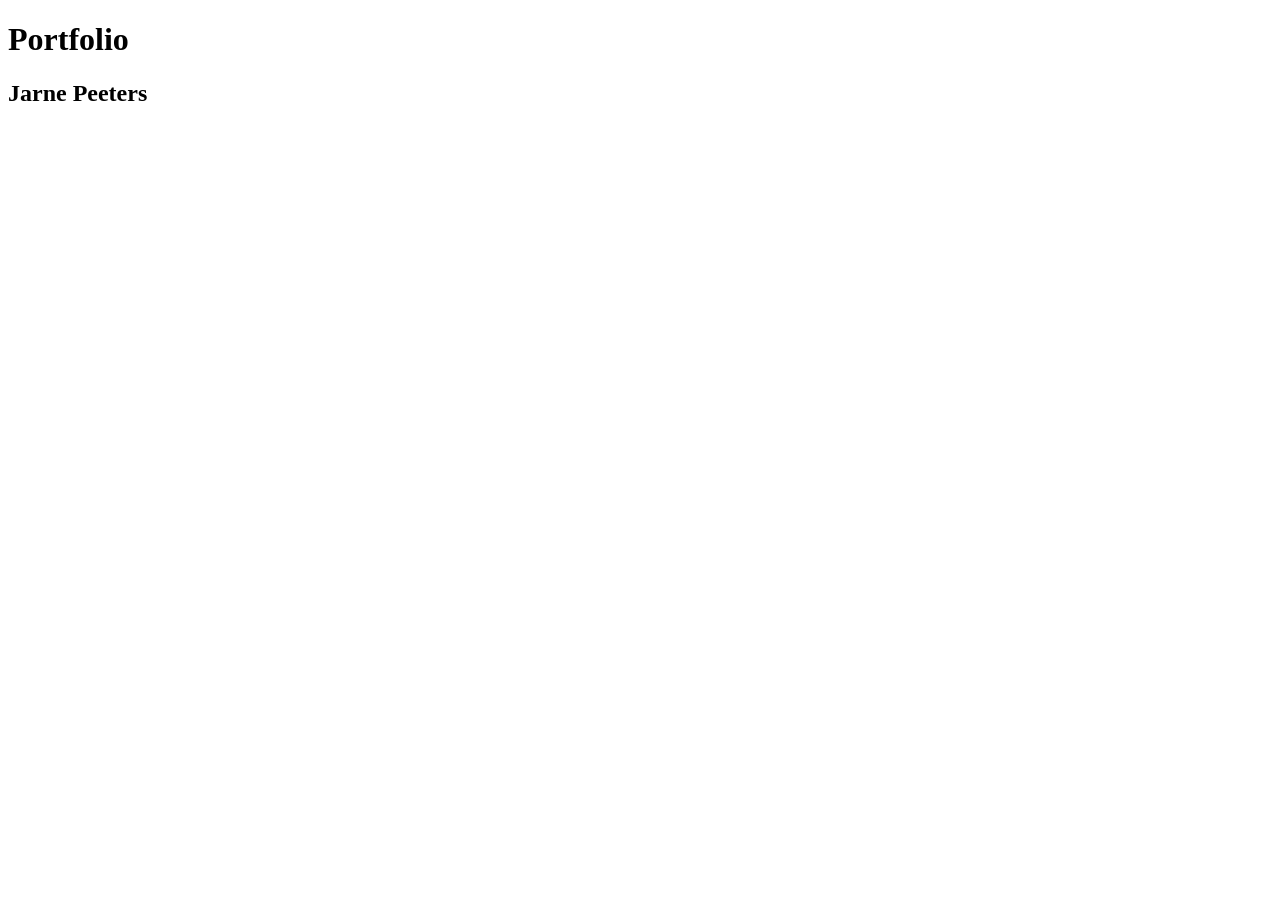
==== index.html @ da120ebe "eigen naam" ====
<!DOCTYPE html>

<html lang="nl">
  <head>
    <meta charset="UTF-8">
    <meta name="viewport" content="width=device-width, initial-scale=1.0">
    <title>Portfolio</title>
  </head>
  <body>
    <h1>Portfolio</h1>
    <h2>Jarne Peeters</h2>
  </body>
</html>
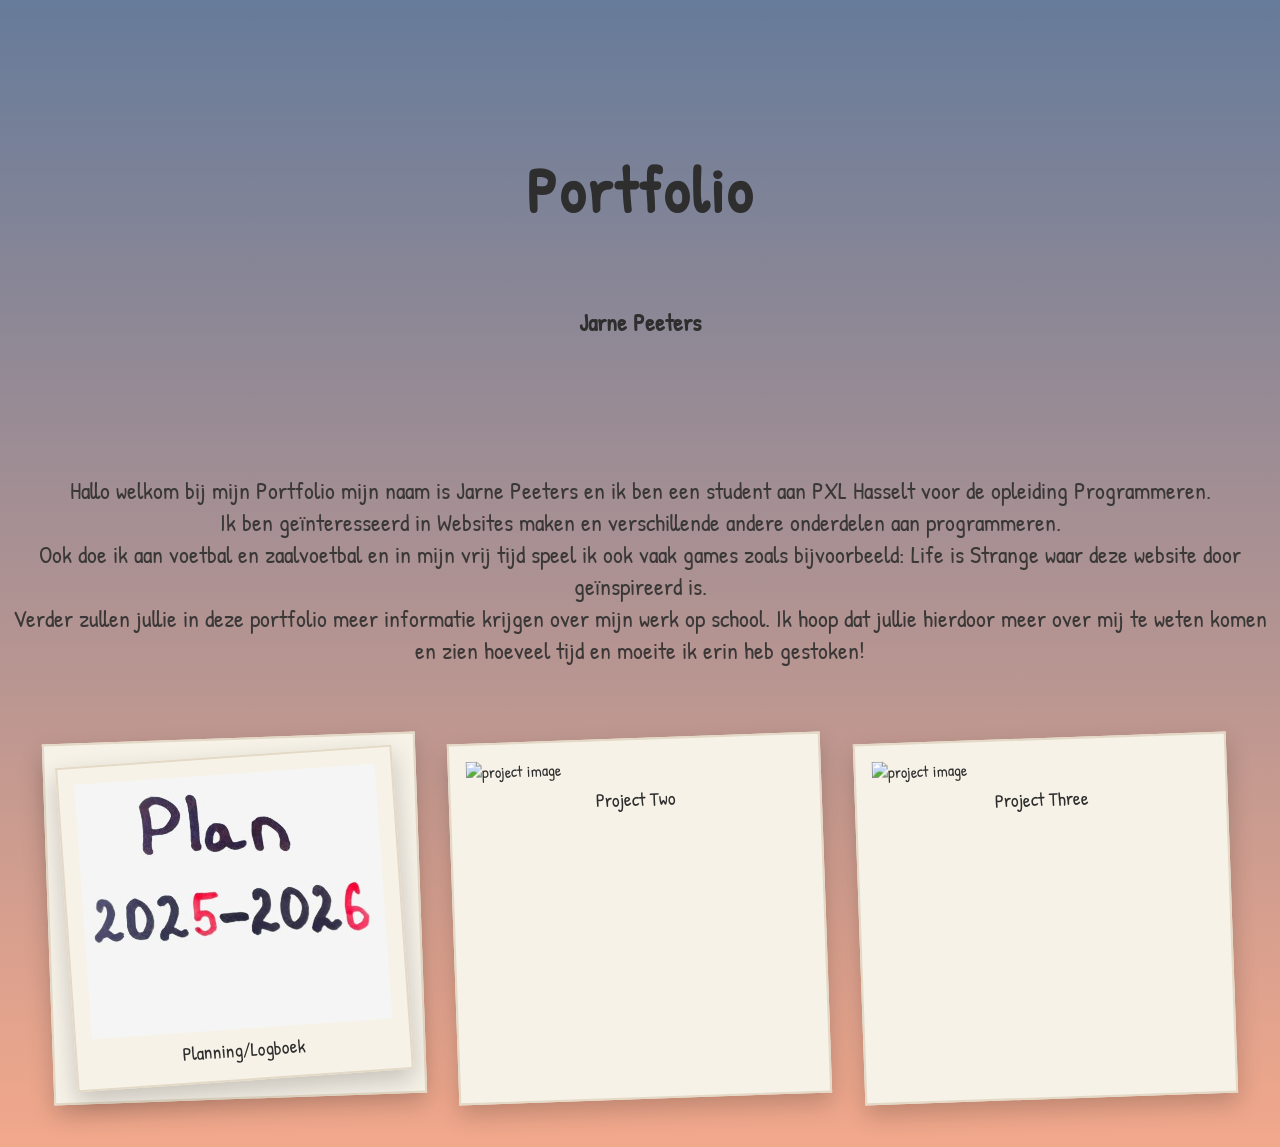
==== commit 59552dc0: "Nieuwe pagina + css" ====
--- a/index.html
+++ b/index.html
@@ -5,9 +5,38 @@
     <meta charset="UTF-8">
     <meta name="viewport" content="width=device-width, initial-scale=1.0">
     <title>Portfolio</title>
+      <link rel="preconnect" href="https://fonts.googleapis.com">
+      <link rel="preconnect" href="https://fonts.gstatic.com" crossorigin>
+      <link href="https://fonts.googleapis.com/css2?family=Patrick+Hand&display=swap" rel="stylesheet">
+      <link rel="stylesheet" href="index.css">
+
   </head>
   <body>
-    <h1>Portfolio</h1>
-    <h2>Jarne Peeters</h2>
+    <section class="hero">
+        <h1>Portfolio</h1>
+        <h2>Jarne Peeters</h2>
+    </section>
+
+    <section class="inleiding">
+        <p class="tagline">Hallo welkom bij mijn Portfolio mijn naam is Jarne Peeters en ik ben een student aan PXL Hasselt voor de opleiding Programmeren.<br> Ik ben geïnteresseerd in Websites maken en verschillende andere onderdelen aan programmeren.<br> Ook doe ik aan voetbal en zaalvoetbal en in mijn vrij tijd speel ik ook vaak games zoals bijvoorbeeld: Life is Strange waar deze website door geïnspireerd is.<br> Verder zullen jullie in deze portfolio meer informatie krijgen over mijn werk op school. Ik hoop dat jullie hierdoor meer over mij te weten komen en zien hoeveel tijd en moeite ik erin heb gestoken! </p>
+    </section>
+
+    <section class="polaroid-grid">
+        <a href="Logboek.html" class="polaroid">
+            <div class="polaroid">
+                <img src="images/Planning.JPG" alt="project image">
+                <div class="caption">Planning/Logboek</div>
+            </div>
+        </a>
+        <div class="polaroid">
+            <img src="https://via.placeholder.com/300x200" alt="project image">
+            <div class="caption">Project Two</div>
+        </div>
+
+        <div class="polaroid">
+            <img src="https://via.placeholder.com/300x200" alt="project image">
+            <div class="caption">Project Three</div>
+        </div>
+    </section>
   </body>
 </html> 
--- a/index.css
+++ b/index.css
@@ -0,0 +1,143 @@
+body {
+    margin: 0;
+    background: linear-gradient(180deg, #667b9a, #f2a88b);
+    font-family: "Patrick Hand", cursive;
+    color: #2e2e2e;
+}
+
+.hero {
+    min-height: 50vh;
+    display: flex;
+    flex-direction: column;
+    justify-content: center;
+    align-items: center;
+    text-align: center;
+}
+
+h1 {
+    font-size: 4rem;
+    letter-spacing: 2px;
+}
+
+.tagline {
+    font-size: 1.5rem;
+    opacity: 0.9;
+}
+
+.polaroid-grid {
+    display: grid;
+    grid-template-columns: repeat(auto-fit, minmax(250px, 1fr));
+    gap: 2rem;
+    padding: 3rem;
+}
+
+.polaroid {
+    background: #f7f2e8;
+    padding: 1rem;
+    border: 2px solid #e4d9c6;
+    box-shadow: 0 10px 25px rgba(0,0,0,0.2);
+    transform: rotate(-2deg);
+    transition: 0.2s;
+    display: block;
+    text-decoration: none;
+    color: inherit;
+}
+
+.polaroid:hover {
+    transform: rotate(0deg) scale(1.03);
+}
+
+.polaroid img {
+    width: 100%;
+    display: block;
+}
+
+.caption {
+    text-align: center;
+    margin-top: 0.5rem;
+    font-size: 1.2rem;
+}
+
+.inleiding {
+    display: flex;
+    flex-direction: column;
+    justify-content: center;
+    align-items: center;
+    text-align: center;
+}
+
+table {
+    width: 95%;
+    margin: 0 auto 40px auto;
+    border-collapse: collapse;
+    background: #fff8f0;
+    box-shadow: 0 10px 20px rgba(0,0,0,0.1);
+    border-radius: 12px;
+    overflow: hidden;
+    font-size: 1rem;
+}
+
+
+thead th {
+    background: #6c89a5;
+    color: #fff;
+    padding: 12px 10px;
+    text-align: left;
+    font-size: 1.1rem;
+}
+
+
+td {
+    padding: 10px;
+    vertical-align: top;
+    border-bottom: 1px solid #e0d6c6;
+}
+
+
+td ul {
+    margin: 0;
+    padding-left: 20px;
+}
+
+tbody tr:nth-child(even) {
+    background: #fdf6f0;
+}
+
+
+td em {
+    font-style: italic;
+    color: #a75c5c;
+}
+
+
+tbody tr:hover {
+    background: #fff0e6;
+    transition: background 0.2s ease;
+}
+
+
+.schedule-table td, .evaluation-table td {
+    position: relative;
+}
+
+.schedule-table td::before, .evaluation-table td::before {
+    content: '';
+    position: absolute;
+    top: 0;
+    left: 0;
+    width: 100%;
+    height: 100%;
+    box-shadow: inset 0 0 8px rgba(0,0,0,0.05);
+    border-radius: 6px;
+    pointer-events: none;
+}
+
+@media (max-width: 900px) {
+    table {
+        font-size: 0.9rem;
+    }
+
+    thead th {
+        font-size: 1rem;
+    }
+}
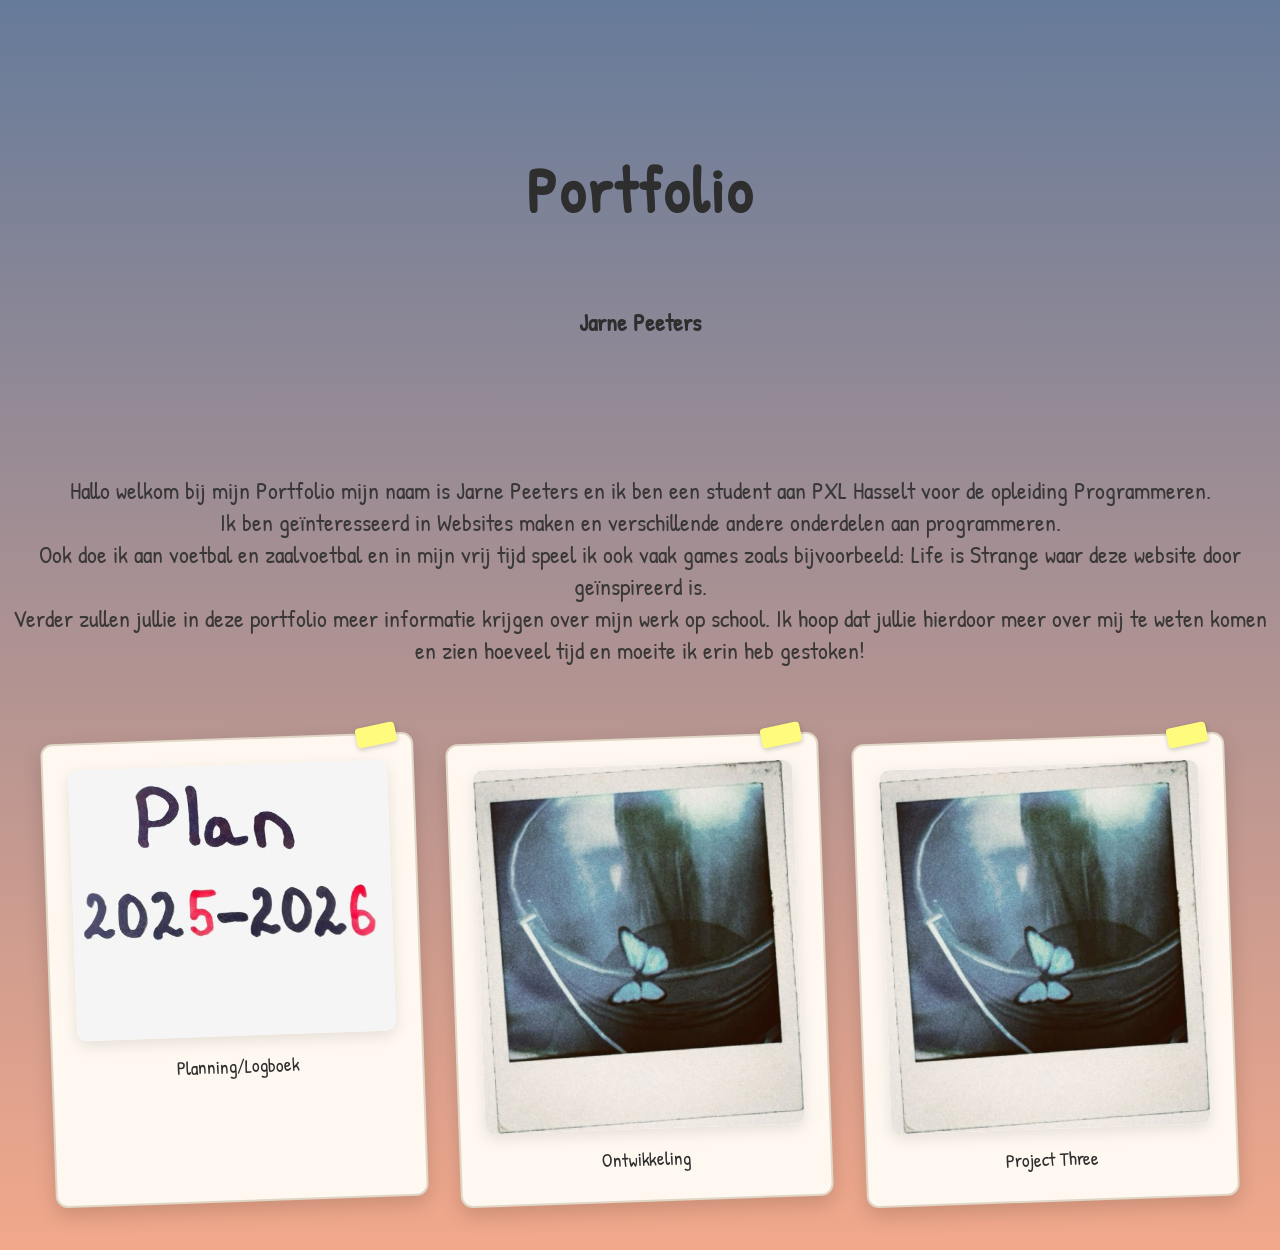
==== commit 4309edac: "Ontwikkelen pagina + foto's" ====
--- a/index.html
+++ b/index.html
@@ -23,20 +23,25 @@
 
     <section class="polaroid-grid">
         <a href="Logboek.html" class="polaroid">
-            <div class="polaroid">
+            <div>
                 <img src="images/Planning.JPG" alt="project image">
                 <div class="caption">Planning/Logboek</div>
             </div>
         </a>
-        <div class="polaroid">
-            <img src="https://via.placeholder.com/300x200" alt="project image">
-            <div class="caption">Project Two</div>
-        </div>
 
-        <div class="polaroid">
-            <img src="https://via.placeholder.com/300x200" alt="project image">
-            <div class="caption">Project Three</div>
-        </div>
+        <a href="Ontwikkeling.html" class="polaroid">
+            <div>
+                <img src="images/butterfly_effect.jpg" alt="project image">
+                <div class="caption">Ontwikkeling</div>
+            </div>
+        </a>
+
+        <a href="Ontwikkeling.html" class="polaroid">
+            <div>
+                <img src="images/butterfly_effect.jpg" alt="project image">
+                <div class="caption">Project Three</div>
+            </div>
+        </a>
     </section>
   </body>
 </html> 
--- a/index.css
+++ b/index.css
@@ -140,4 +140,134 @@
     thead th {
         font-size: 1rem;
     }
+}
+
+.rewind-button-lis {
+    position: fixed;
+    bottom: 40px;
+    right: 40px;
+    width: 70px;
+    height: 70px;
+    background: rgba(255, 248, 240, 0.85);
+    border: 3px dashed #6c89a5;
+    border-radius: 50%;
+    box-shadow: 0 6px 15px rgba(0,0,0,0.25);
+    display: flex;
+    align-items: center;
+    justify-content: center;
+    text-decoration: none;
+    cursor: pointer;
+    transition: transform 0.3s ease, box-shadow 0.3s ease, background 0.3s ease;
+    z-index: 1000;
+    font-family: 'Patrick Hand', cursive;
+}
+
+.rewind-button-lis .arrow {
+    font-size: 2.5rem;
+    color: #6c89a5;
+    display: block;
+    transform: rotate(0deg);
+    transition: transform 0.3s ease;
+}
+
+.rewind-button-lis:hover {
+    transform: rotate(-10deg) scale(1.15);
+    box-shadow: 0 8px 20px rgba(0,0,0,0.35);
+    background: rgba(255, 248, 240, 1);
+}
+
+.rewind-button-lis:hover .arrow {
+    transform: rotate(-360deg);
+}
+
+.journal-entry {
+    display: flex;
+    justify-content: center;
+    margin: 40px 20px;
+}
+
+.polaroid {
+    background: #fff8f0;
+    border: 2px solid #e0d6c6;
+    padding: 25px;
+    max-width: 700px;
+    box-shadow: 0 8px 20px rgba(0,0,0,0.15);
+    border-radius: 12px;
+    font-family: 'Patrick Hand', cursive;
+    line-height: 1.6;
+    position: relative;
+}
+
+.polaroid img {
+    width: 100%;
+    border-radius: 10px;
+    margin-bottom: 15px;
+    box-shadow: 0 5px 15px rgba(0,0,0,0.1);
+}
+
+
+.polaroid p {
+    margin-bottom: 15px;
+    font-size: 1.1rem;
+    color: #333;
+}
+
+.polaroid::after {
+    content: "";
+    position: absolute;
+    top: -10px;
+    right: 15px;
+    width: 40px;
+    height: 20px;
+    background: #fffb7d;
+    transform: rotate(-10deg);
+    box-shadow: 0 2px 5px rgba(0,0,0,0.2);
+    border-radius: 4px;
+}
+
+.role-reflectie {
+    max-width: 800px;
+    margin: 40px auto;
+    padding: 0 20px;
+}
+
+.role-reflectie h2 {
+    font-family: 'Patrick Hand', cursive;
+    font-size: 2rem;
+    text-align: center;
+    margin-bottom: 30px;
+    color: #000000;
+}
+
+.reflectie-card {
+    background: #fff8f0;
+    border: 2px solid #e0d6c6;
+    border-radius: 12px;
+    box-shadow: 0 6px 18px rgba(0,0,0,0.15);
+    padding: 20px;
+    margin-bottom: 20px;
+    font-family: 'Patrick Hand', cursive;
+    line-height: 1.6;
+    transition: transform 0.3s ease;
+}
+
+.reflectie-card:hover {
+    transform: rotate(-1deg) scale(1.02);
+}
+
+.reflectie-card .question {
+    font-weight: bold;
+    margin-bottom: 10px;
+    color: #4a5a75;
+}
+
+.reflectie-card textarea {
+    width: 100%;
+    min-height: 80px;
+    padding: 10px;
+    border-radius: 8px;
+    border: 1px solid #ccc;
+    font-family: 'Patrick Hand', cursive;
+    font-size: 1rem;
+    resize: vertical;
 }
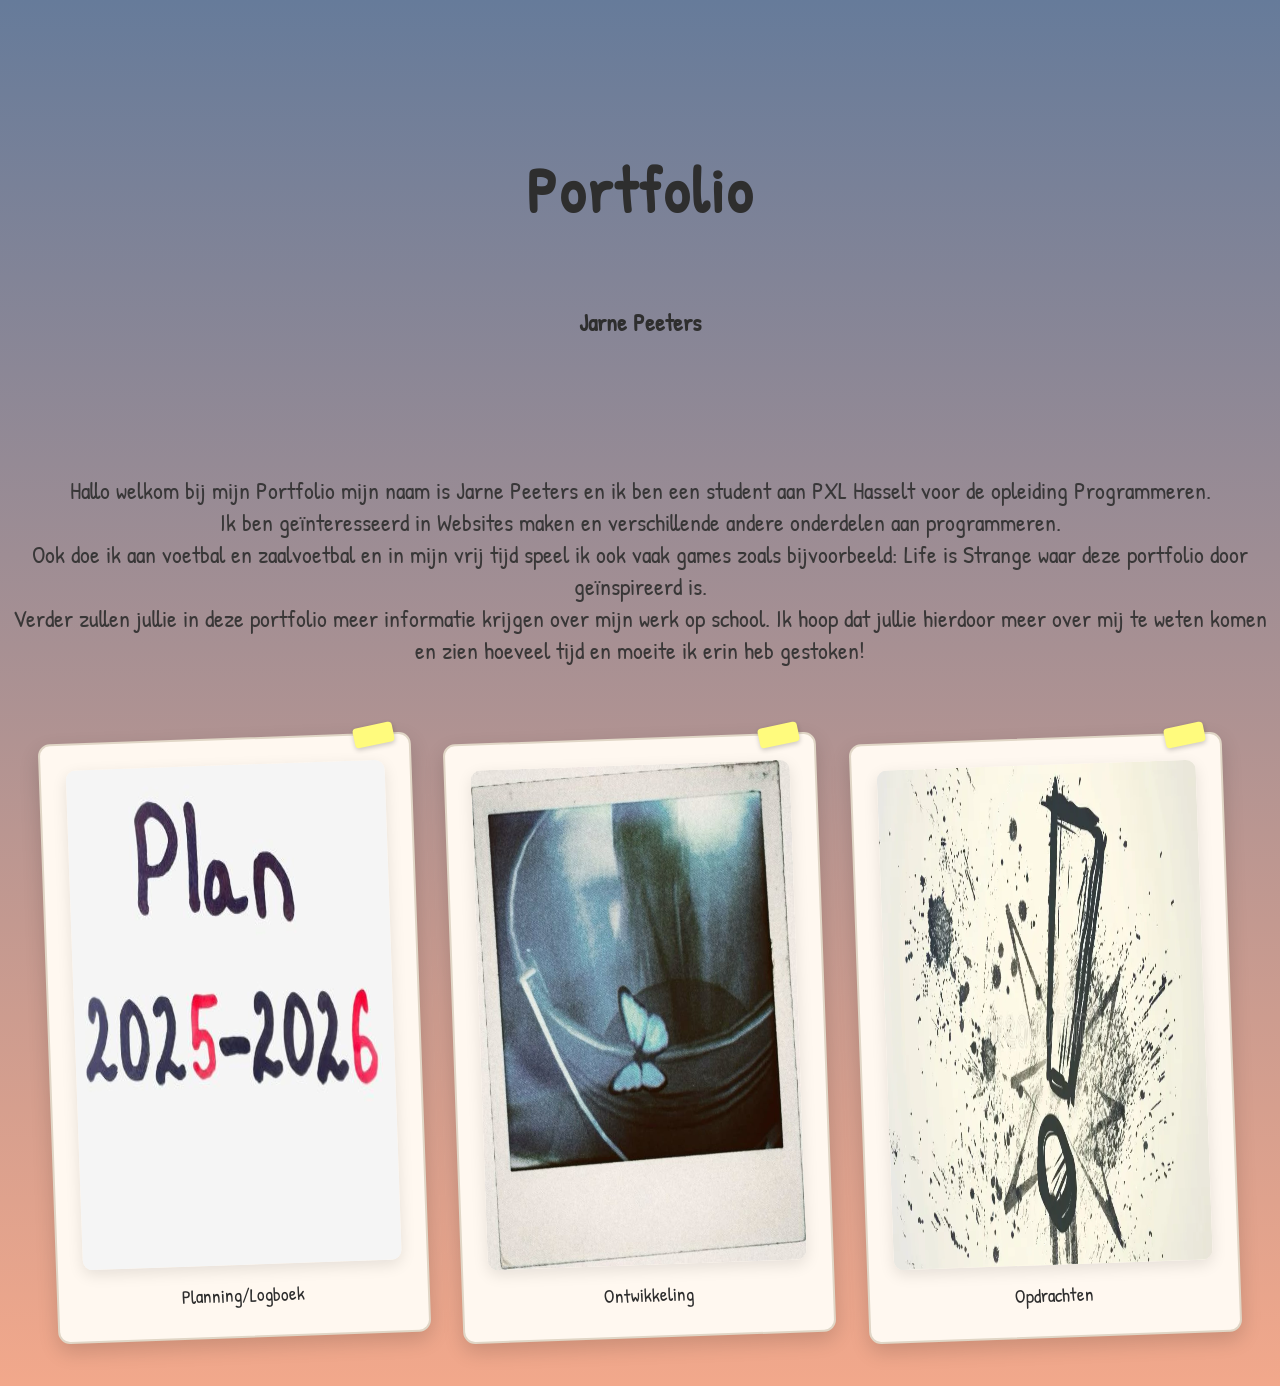
==== commit c64560e8: "Volledige opdracht" ====
--- a/index.html
+++ b/index.html
@@ -18,28 +18,31 @@
     </section>
 
     <section class="inleiding">
-        <p class="tagline">Hallo welkom bij mijn Portfolio mijn naam is Jarne Peeters en ik ben een student aan PXL Hasselt voor de opleiding Programmeren.<br> Ik ben geïnteresseerd in Websites maken en verschillende andere onderdelen aan programmeren.<br> Ook doe ik aan voetbal en zaalvoetbal en in mijn vrij tijd speel ik ook vaak games zoals bijvoorbeeld: Life is Strange waar deze website door geïnspireerd is.<br> Verder zullen jullie in deze portfolio meer informatie krijgen over mijn werk op school. Ik hoop dat jullie hierdoor meer over mij te weten komen en zien hoeveel tijd en moeite ik erin heb gestoken! </p>
+        <p class="tagline">Hallo welkom bij mijn Portfolio mijn naam is Jarne Peeters en ik ben een student aan PXL Hasselt voor de opleiding Programmeren.
+            <br> Ik ben geïnteresseerd in Websites maken en verschillende andere onderdelen aan programmeren.
+            <br> Ook doe ik aan voetbal en zaalvoetbal en in mijn vrij tijd speel ik ook vaak games zoals bijvoorbeeld: Life is Strange waar deze portfolio door geïnspireerd is.
+            <br> Verder zullen jullie in deze portfolio meer informatie krijgen over mijn werk op school. Ik hoop dat jullie hierdoor meer over mij te weten komen en zien hoeveel tijd en moeite ik erin heb gestoken! </p>
     </section>
 
     <section class="polaroid-grid">
         <a href="Logboek.html" class="polaroid">
             <div>
-                <img src="images/Planning.JPG" alt="project image">
+                <img src="images/Planning.JPG" alt="project image" height="500" width="300">
                 <div class="caption">Planning/Logboek</div>
             </div>
         </a>
 
         <a href="Ontwikkeling.html" class="polaroid">
             <div>
-                <img src="images/butterfly_effect.jpg" alt="project image">
+                <img src="images/butterfly_effect.jpg" alt="project image" height="500" width="300">
                 <div class="caption">Ontwikkeling</div>
             </div>
         </a>
 
-        <a href="Ontwikkeling.html" class="polaroid">
+        <a href="Opdrachten.html" class="polaroid">
             <div>
-                <img src="images/butterfly_effect.jpg" alt="project image">
-                <div class="caption">Project Three</div>
+                <img src="images/quest.jpg" alt="project image" height="500" width="300">
+                <div class="caption">Opdrachten</div>
             </div>
         </a>
     </section>
--- a/index.css
+++ b/index.css
@@ -270,4 +270,72 @@
     font-family: 'Patrick Hand', cursive;
     font-size: 1rem;
     resize: vertical;
-}+}
+
+.lis-timeline {
+    max-width: 900px;
+    margin: 40px auto;
+    font-family: "Patrick Hand", cursive, Arial, sans-serif;
+}
+
+.lis-timeline h1 {
+    text-align: center;
+    margin-bottom: 30px;
+    font-size: 32px;
+    letter-spacing: 1px;
+}
+
+.timeline {
+    position: relative;
+    margin-left: 20px;
+    padding-left: 40px;
+}
+
+.timeline::before {
+    content: "";
+    position: absolute;
+    left: 20px;
+    top: 0;
+    bottom: 0;
+    width: 3px;
+    background: #7aa3c7;
+    box-shadow: 0 0 6px rgba(0,0,0,0.25);
+    border-radius: 2px;
+}
+
+.timeline-item {
+    margin-bottom: 30px;
+    position: relative;
+}
+
+.timeline-dot {
+    width: 18px;
+    height: 18px;
+    background: #e37b7b;
+    border-radius: 50%;
+    border: 2px solid white;
+    position: absolute;
+    left: -1px;
+    top: 5px;
+    box-shadow: 0 0 6px rgba(0,0,0,0.25);
+}
+
+.timeline-content {
+    background: #fffdf7;
+    border: 1px solid #e5dcc8;
+    padding: 15px 18px;
+    margin-left: 30px;
+    border-radius: 10px;
+    box-shadow: 2px 3px 7px rgba(0,0,0,0.25);
+    transform: rotate(-1deg);
+}
+
+.timeline-content h2 {
+    margin-top: 0;
+    font-size: 20px;
+}
+
+.timeline-content:hover {
+    transform: rotate(0deg) scale(1.01);
+    transition: 0.2s ease;
+}
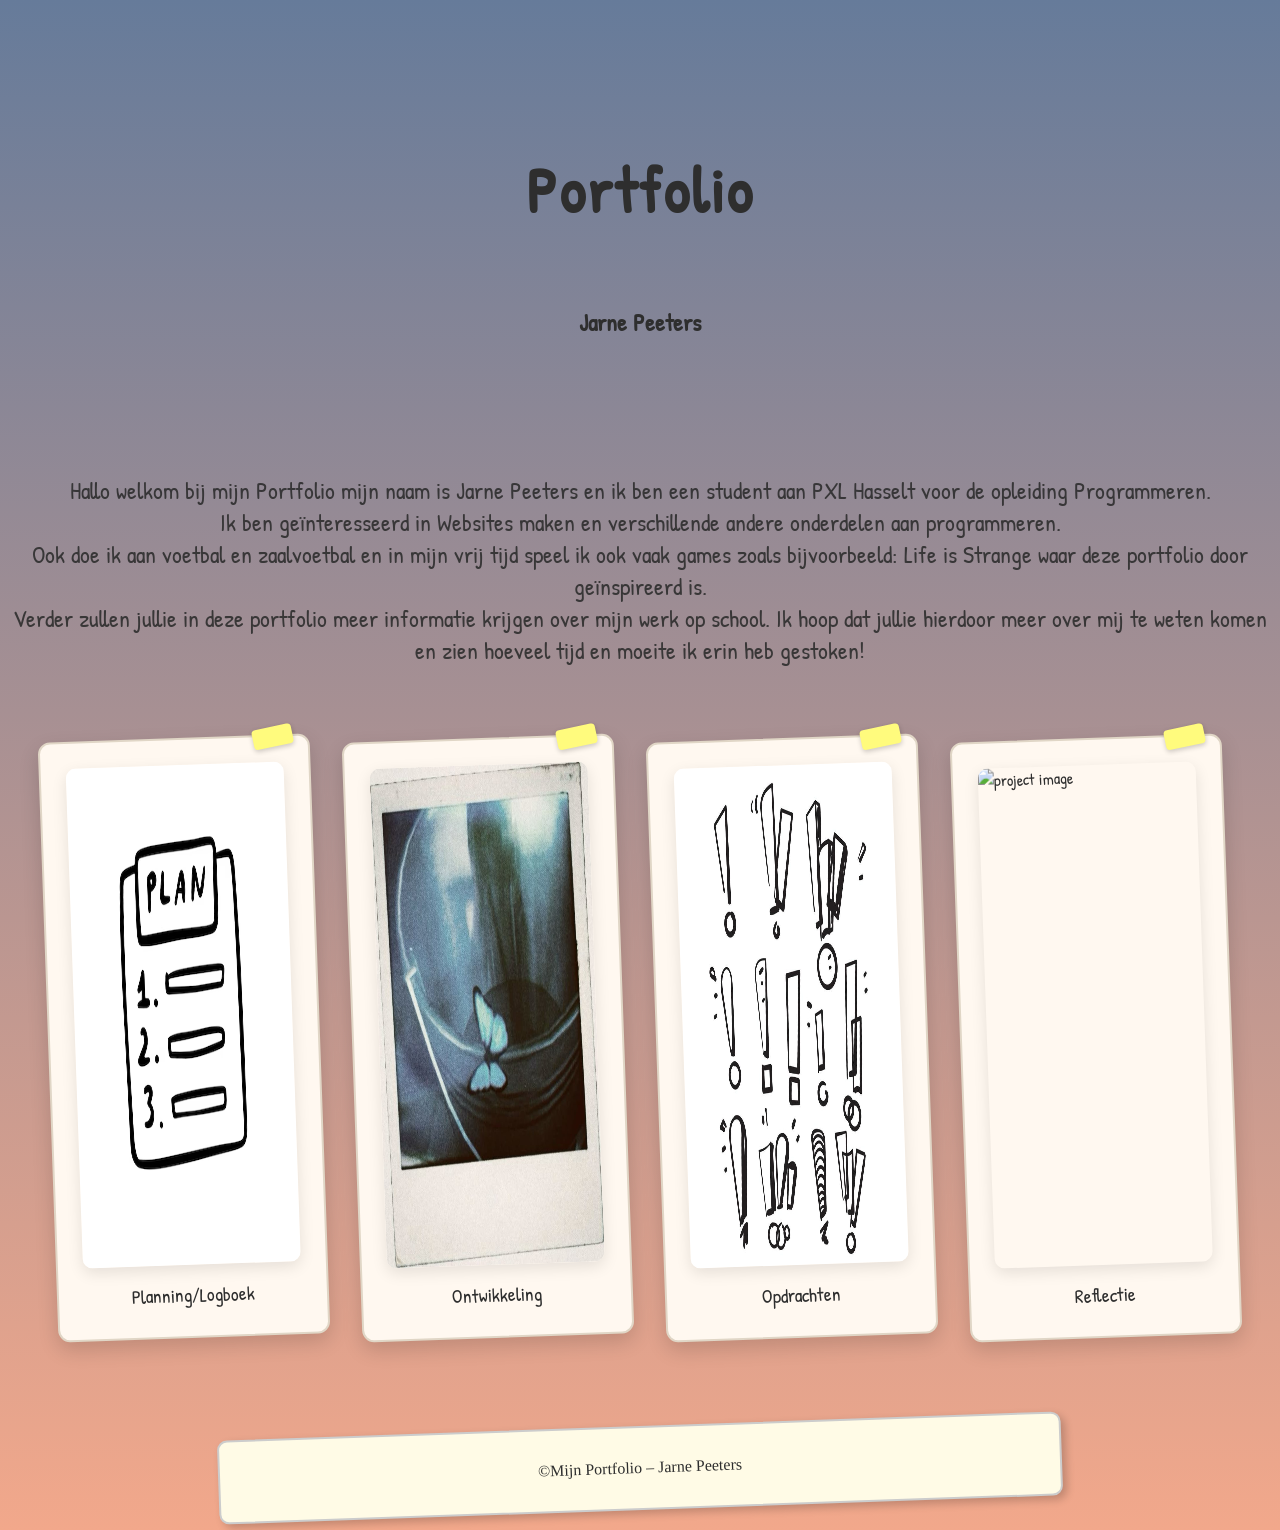
==== commit 4b9eccc5: "Volledige opdracht update" ====
--- a/index.html
+++ b/index.html
@@ -45,6 +45,19 @@
                 <div class="caption">Opdrachten</div>
             </div>
         </a>
+
+        <a href="Reflectie.html" class="polaroid">
+            <div>
+                <img src="images/reflectie.jpg" alt="project image" height="500" width="300">
+                <div class="caption">Reflectie</div>
+            </div>
+        </a>
+
     </section>
+
+    <footer class="lis-footer">
+        <p>©Mijn Portfolio – Jarne Peeters</p>
+    </footer>
+
   </body>
 </html> 
--- a/index.css
+++ b/index.css
@@ -275,7 +275,7 @@
 .lis-timeline {
     max-width: 900px;
     margin: 40px auto;
-    font-family: "Patrick Hand", cursive, Arial, sans-serif;
+    font-family: "Patrick Hand", cursive;
 }
 
 .lis-timeline h1 {
@@ -339,3 +339,260 @@
     transform: rotate(0deg) scale(1.01);
     transition: 0.2s ease;
 }
+
+.aim-reflection {
+    max-width: 900px;
+    margin: 40px auto;
+    font-family: "Patrick Hand", cursive;
+    line-height: 1.6;
+}
+
+.aim-title {
+    text-align: center;
+    font-size: 34px;
+    margin-bottom: 25px;
+    letter-spacing: 1px;
+}
+
+.aim-block {
+    position: relative;
+    background: #fffdf6;
+    border: 1px solid #e8dcc6;
+    padding: 18px 20px 18px 60px;
+    margin-bottom: 25px;
+    border-radius: 14px;
+    box-shadow: 2px 3px 7px rgba(0,0,0,0.25);
+    transform: rotate(-0.7deg);
+}
+
+.aim-block:hover {
+    transform: rotate(0deg) scale(1.01);
+    transition: 0.2s ease;
+}
+
+.aim-block h2 {
+    margin-top: 0;
+    margin-bottom: 8px;
+}
+
+.doodle {
+    position: absolute;
+    left: 15px;
+    top: 12px;
+    font-size: 26px;
+    opacity: 0.85;
+    transform: rotate(-10deg);
+    pointer-events: none;
+}
+
+.doodle-heart {
+    color: #e37b7b;
+}
+
+.doodle-star {
+    color: #f4c158;
+}
+
+.doodle-lightbulb {
+    color: #ffd966;
+}
+
+.doodle-cloud {
+    color: #9eb6d8;
+}
+
+.doodle-rewind {
+    color: #7aa3c7;
+}
+
+.aim-text[contenteditable="true"] {
+    outline: none;
+    min-height: 100px;
+}
+
+.aim-text[contenteditable="true"]:focus {
+    background: #fffbe8;
+}
+
+.kernkwadrant {
+    max-width: 900px;
+    margin: 40px auto;
+    padding: 10px;
+}
+
+.kernkwadrant h2 {
+    font-family: "Permanent Marker", "Patrick Hand", cursive;
+    font-size: 2rem;
+    margin-bottom: 20px;
+    transform: rotate(-1deg);
+}
+
+.kwadrant-grid {
+    display: grid;
+    grid-template-columns: 1fr 1fr;
+    gap: 20px 30px;
+}
+
+.kwadrant-box {
+    border: 2px solid #2b2b2b;
+    padding: 15px 18px;
+    background: #fffdf7;
+    box-shadow: 0 6px 14px rgba(0, 0, 0, 0.15);
+    transform: rotate(-0.6deg);
+    position: relative;
+}
+
+.kwadrant-box .label {
+    font-weight: bold;
+    font-family: "Permanent Marker", "Patrick Hand", cursive;
+    display: block;
+    margin-bottom: 6px;
+}
+
+.kwadrant-box p {
+    margin: 0;
+    font-family: "Kalam", "Patrick Hand", cursive;
+    font-size: 0.95rem;
+    line-height: 1.4;
+}
+
+.kwadrant-box::after {
+    content: "";
+    width: 28px;
+    height: 12px;
+    background: rgba(255, 235, 140, 0.9);
+    position: absolute;
+    top: -8px;
+    left: 50%;
+    transform: translateX(-50%) rotate(-3deg);
+}
+
+.kwadrant-reflectie {
+    background: #fffdf7;
+    padding: 18px 20px;
+    margin-top: 20px;
+    border-left: 4px solid #6aa5ff;
+    box-shadow: 0 8px 18px rgba(0,0,0,0.12);
+    transform: rotate(-0.4deg);
+}
+
+.kwadrant-reflectie h3 {
+    font-family: "Permanent Marker", "Patrick Hand", cursive;
+    margin-bottom: 10px;
+}
+
+.kwadrant-reflectie p {
+    font-family: "Kalam", "Patrick Hand", cursive;
+    line-height: 1.5;
+    margin-bottom: 8px;
+}
+
+.xfactor-diagram {
+    position: relative;
+    width: 600px;
+    height: 600px;
+    margin: 50px auto;
+    background: #fff8f0;
+    border: 3px solid #f2e0c8;
+    border-radius: 15px;
+    box-shadow: 5px 5px 15px rgba(0,0,0,0.2);
+}
+
+.circle-center {
+    position: absolute;
+    top: 50%;
+    left: 50%;
+    width: 120px;
+    height: 120px;
+    transform: translate(-50%, -50%);
+    border: 3px dotted #333;
+    border-radius: 50%;
+    background: #fffbe6;
+    display: flex;
+    align-items: center;
+    justify-content: center;
+    font-family: 'Permanent Marker', cursive;
+    font-size: 1.2em;
+    text-align: center;
+    box-shadow: 2px 2px 5px rgba(0,0,0,0.2);
+    z-index: 2;
+}
+
+.note {
+    position: absolute;
+    width: 160px;
+    min-height: 150px;
+    background: #fffdf0;
+    border: 2px solid #ccc;
+    padding: 10px;
+    font-family: 'Permanent Marker', cursive;
+    font-size: 0.85em;
+    color: #333;
+    box-shadow: 3px 3px 5px rgba(0,0,0,0.2);
+    text-align: left;
+    z-index: 2;
+}
+
+.note::after {
+    content: "";
+    width: 28px;
+    height: 12px;
+    background: rgba(255, 235, 140, 0.9);
+    position: absolute;
+    top: -8px;
+    left: 50%;
+    transform: translateX(-50%) rotate(-3deg);
+}
+
+.note-top-left {
+    top: 50px;
+    left: 50px;
+    transform: rotate(-7deg);
+}
+
+.note-top-right {
+    top: 50px;
+    right: 50px;
+    transform: rotate(5deg);
+}
+
+.note-bottom-left {
+    bottom: 50px;
+    left: 50px;
+    transform: rotate(4deg);
+}
+
+.note-bottom-right {
+    bottom: 50px;
+    right: 50px;
+    transform: rotate(-5deg);
+}
+
+.lines {
+    position: absolute;
+    top: 0;
+    left: 0;
+    z-index: 1;
+}
+
+.lis-footer {
+    position: relative;
+    width: 90%;
+    max-width: 800px;
+    margin: 40px auto 20px auto;
+    padding: 15px 20px;
+    background: #fffbe6;
+    border: 2px solid #ccc;
+    border-radius: 10px;
+    box-shadow: 4px 4px 8px rgba(0,0,0,0.2);
+    font-family: 'Permanent Marker', cursive;
+    font-size: 1em;
+    text-align: center;
+    transform: rotate(-2deg);
+}
+
+.lis-footer:hover {
+    transform: rotate(1deg);
+    box-shadow: 2px 2px 10px rgba(0,0,0,0.3);
+}
+
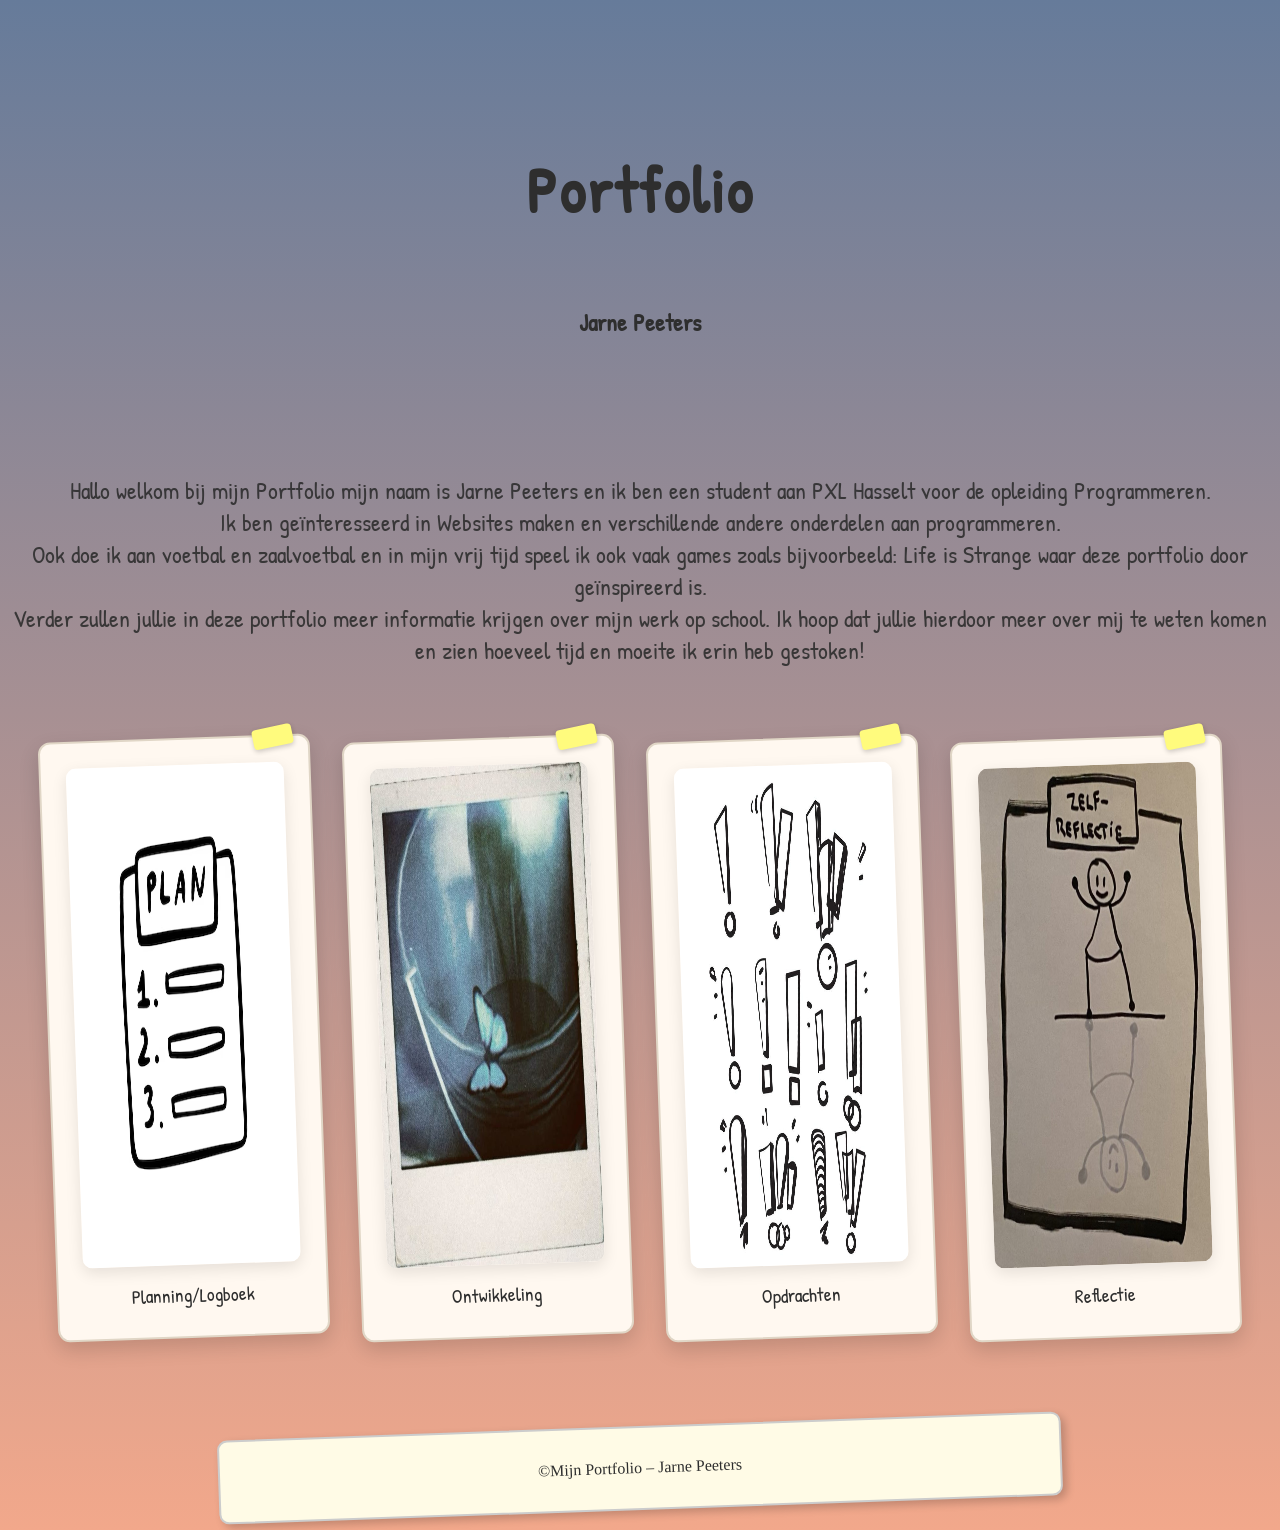
==== commit f133c678: "foto fix" ====
--- a/index.html
+++ b/index.html
@@ -48,7 +48,7 @@
 
         <a href="Reflectie.html" class="polaroid">
             <div>
-                <img src="images/reflectie.jpg" alt="project image" height="500" width="300">
+                <img src="images/Reflectie.jpg" alt="project image" height="500" width="300">
                 <div class="caption">Reflectie</div>
             </div>
         </a>
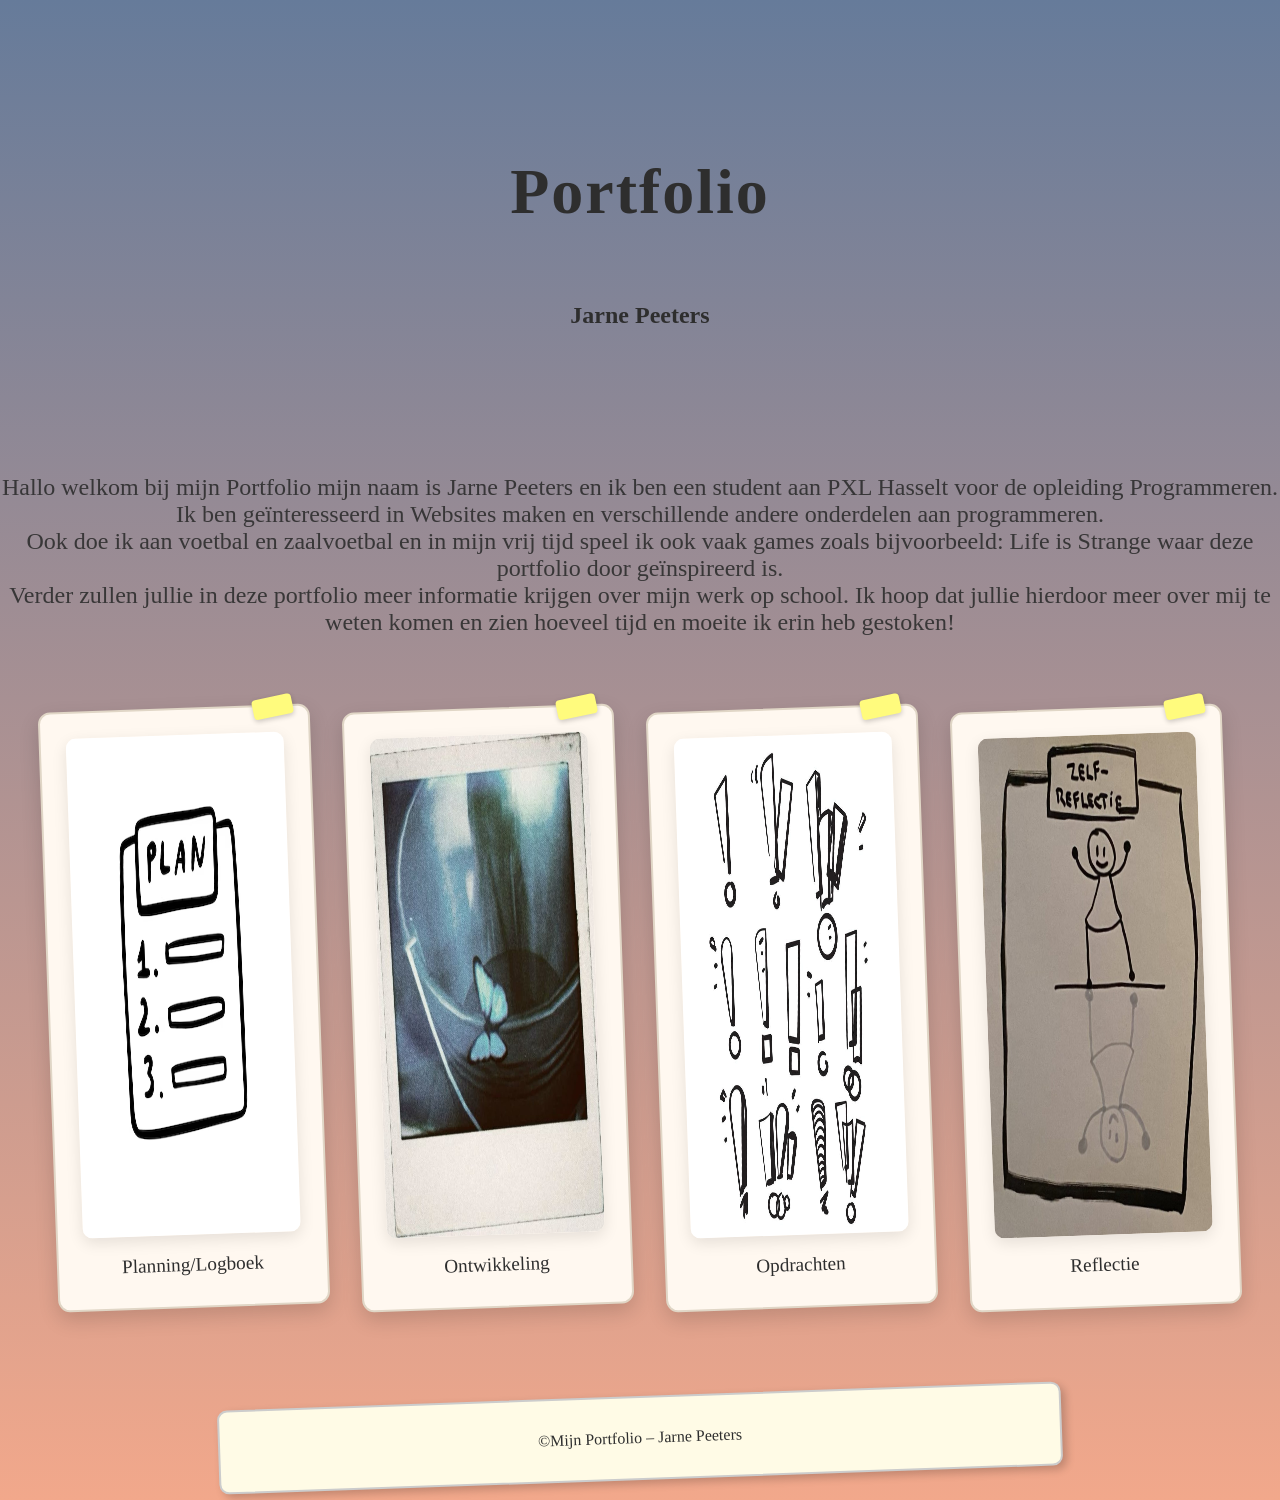
==== commit b3bacec6: "tab icon toegevoegd" ====
--- a/index.html
+++ b/index.html
@@ -5,9 +5,7 @@
     <meta charset="UTF-8">
     <meta name="viewport" content="width=device-width, initial-scale=1.0">
     <title>Portfolio</title>
-      <link rel="preconnect" href="https://fonts.googleapis.com">
-      <link rel="preconnect" href="https://fonts.gstatic.com" crossorigin>
-      <link href="https://fonts.googleapis.com/css2?family=Patrick+Hand&display=swap" rel="stylesheet">
+      <link rel="icon" type="image/png" href="images/polaroid.png">
       <link rel="stylesheet" href="index.css">
 
   </head>
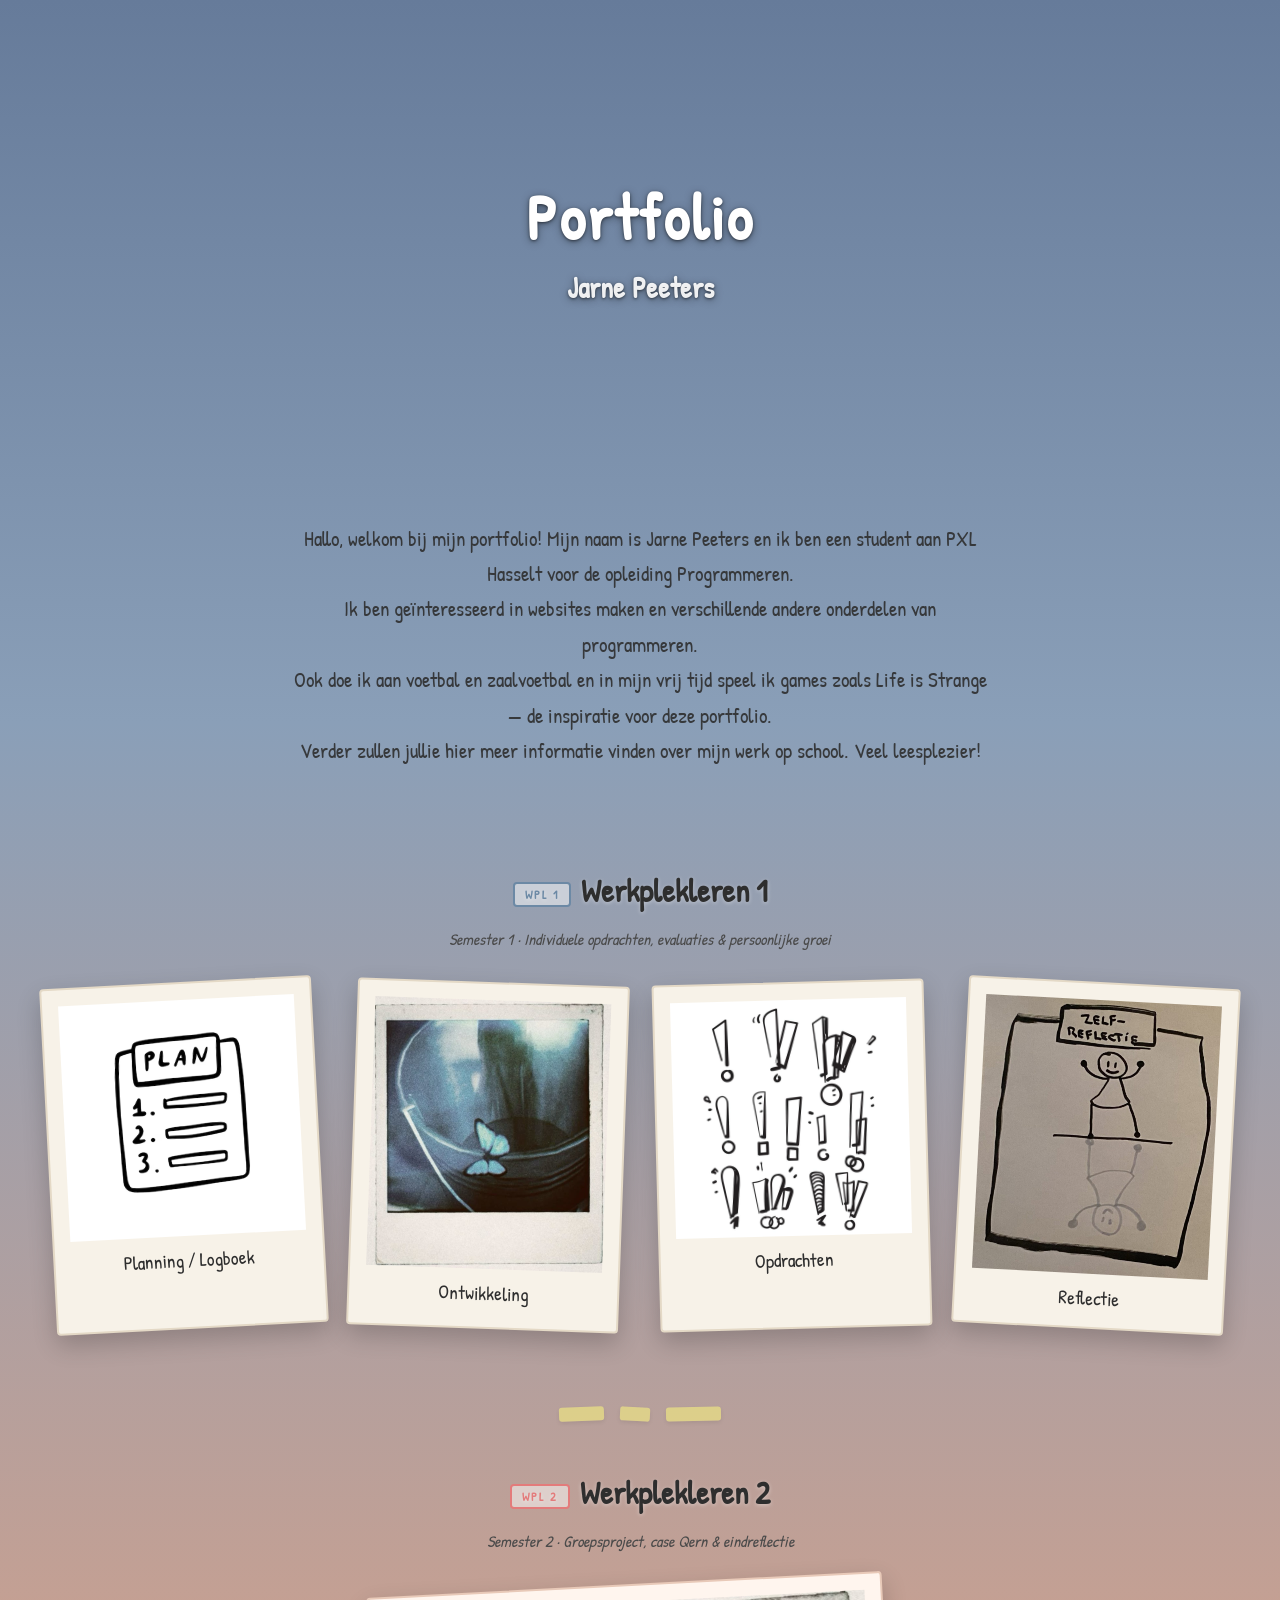
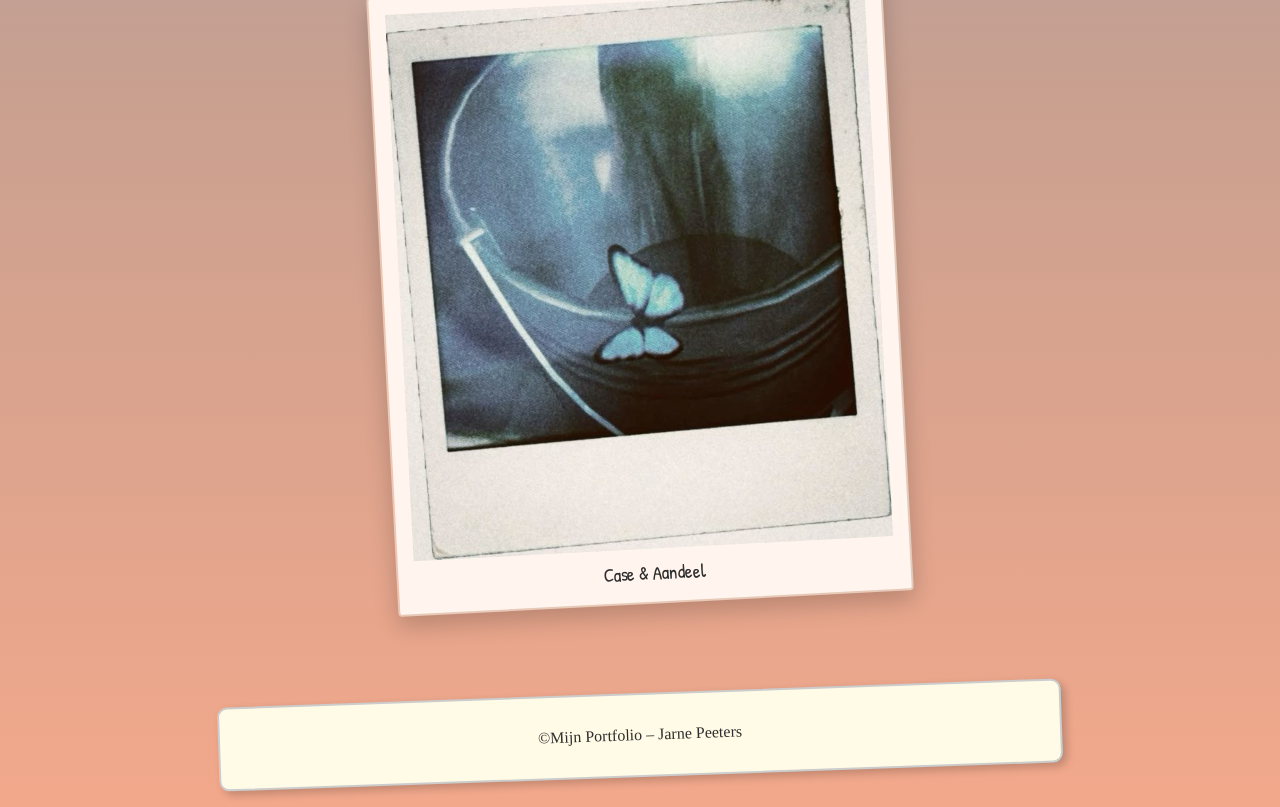
==== commit 2f112f70: "Wpl2 pagina" ====
--- a/index.html
+++ b/index.html
@@ -1,61 +1,83 @@
 <!DOCTYPE html>
-
 <html lang="nl">
-  <head>
+<head>
     <meta charset="UTF-8">
     <meta name="viewport" content="width=device-width, initial-scale=1.0">
-    <title>Portfolio</title>
-      <link rel="icon" type="image/png" href="images/polaroid.png">
-      <link rel="stylesheet" href="index.css">
+    <title>Portfolio – Jarne Peeters</title>
+    <link rel="icon" type="image/png" href="images/polaroid.png">
+    <link rel="preconnect" href="https://fonts.googleapis.com">
+    <link rel="preconnect" href="https://fonts.gstatic.com" crossorigin>
+    <link href="https://fonts.googleapis.com/css2?family=Patrick+Hand&family=Permanent+Marker&family=Kalam&display=swap" rel="stylesheet">
+    <link rel="stylesheet" href="index.css">
+</head>
+<body>
 
-  </head>
-  <body>
-    <section class="hero">
-        <h1>Portfolio</h1>
-        <h2>Jarne Peeters</h2>
-    </section>
+<section class="hero">
+    <h1>Portfolio</h1>
+    <h2>Jarne Peeters</h2>
+</section>
 
-    <section class="inleiding">
-        <p class="tagline">Hallo welkom bij mijn Portfolio mijn naam is Jarne Peeters en ik ben een student aan PXL Hasselt voor de opleiding Programmeren.
-            <br> Ik ben geïnteresseerd in Websites maken en verschillende andere onderdelen aan programmeren.
-            <br> Ook doe ik aan voetbal en zaalvoetbal en in mijn vrij tijd speel ik ook vaak games zoals bijvoorbeeld: Life is Strange waar deze portfolio door geïnspireerd is.
-            <br> Verder zullen jullie in deze portfolio meer informatie krijgen over mijn werk op school. Ik hoop dat jullie hierdoor meer over mij te weten komen en zien hoeveel tijd en moeite ik erin heb gestoken! </p>
-    </section>
+<section class="inleiding">
+    <p class="tagline">
+        Hallo, welkom bij mijn portfolio! Mijn naam is Jarne Peeters en ik ben een student aan PXL Hasselt voor de opleiding Programmeren.
+        <br>Ik ben geïnteresseerd in websites maken en verschillende andere onderdelen van programmeren.
+        <br>Ook doe ik aan voetbal en zaalvoetbal en in mijn vrij tijd speel ik games zoals Life is Strange — de inspiratie voor deze portfolio.
+        <br>Verder zullen jullie hier meer informatie vinden over mijn werk op school. Veel leesplezier!
+    </p>
+</section>
 
-    <section class="polaroid-grid">
-        <a href="Logboek.html" class="polaroid">
-            <div>
-                <img src="images/Planning.JPG" alt="project image" height="500" width="300">
-                <div class="caption">Planning/Logboek</div>
-            </div>
-        </a>
+<div class="chapter-header">
+    <h2><span class="chapter-stamp">WPL 1</span>Werkplekleren 1</h2>
+</div>
+<p class="chapter-note">Semester 1 · Individuele opdrachten, evaluaties &amp; persoonlijke groei</p>
 
-        <a href="Ontwikkeling.html" class="polaroid">
-            <div>
-                <img src="images/butterfly_effect.jpg" alt="project image" height="500" width="300">
-                <div class="caption">Ontwikkeling</div>
-            </div>
-        </a>
+<section class="polaroid-grid">
 
-        <a href="Opdrachten.html" class="polaroid">
-            <div>
-                <img src="images/quest.jpg" alt="project image" height="500" width="300">
-                <div class="caption">Opdrachten</div>
-            </div>
-        </a>
+    <a href="Logboek.html" class="polaroid">
+        <img src="images/Planning.JPG" alt="Planning en logboek">
+        <div class="caption">Planning / Logboek</div>
+    </a>
 
-        <a href="Reflectie.html" class="polaroid">
-            <div>
-                <img src="images/Reflectie.jpg" alt="project image" height="500" width="300">
-                <div class="caption">Reflectie</div>
-            </div>
-        </a>
+    <a href="Ontwikkeling.html" class="polaroid">
+        <img src="images/butterfly_effect.jpg" alt="Ontwikkeling">
+        <div class="caption">Ontwikkeling</div>
+    </a>
 
-    </section>
+    <a href="Opdrachten.html" class="polaroid">
+        <img src="images/quest.jpg" alt="Opdrachten">
+        <div class="caption">Opdrachten</div>
+    </a>
 
-    <footer class="lis-footer">
-        <p>©Mijn Portfolio – Jarne Peeters</p>
-    </footer>
+    <a href="Reflectie.html" class="polaroid">
+        <img src="images/Reflectie.jpg" alt="Reflectie">
+        <div class="caption">Reflectie</div>
+    </a>
 
-  </body>
-</html> 
+</section>
+
+<div class="spacer-tape">
+    <div class="tape-bit"></div>
+    <div class="tape-bit"></div>
+    <div class="tape-bit"></div>
+</div>
+
+<div class="chapter-header">
+    <h2><span class="chapter-stamp wpl2">WPL 2</span>Werkplekleren 2</h2>
+</div>
+<p class="chapter-note">Semester 2 · Groepsproject, case Qern &amp; eindreflectie</p>
+
+<section class="polaroid-grid polaroid-grid--small">
+
+    <a href="wpl2.html" class="polaroid polaroid-wpl2">
+        <img src="images/butterfly_effect.jpg" alt="WPL2 Case en Aandeel">
+        <div class="caption">Case &amp; Aandeel</div>
+    </a>
+
+</section>
+
+<footer class="lis-footer">
+    <p>©Mijn Portfolio – Jarne Peeters</p>
+</footer>
+
+</body>
+</html>
--- a/index.css
+++ b/index.css
@@ -1,8 +1,20 @@
+
 body {
     margin: 0;
-    background: linear-gradient(180deg, #667b9a, #f2a88b);
+    background: linear-gradient(180deg, #667b9a 0%, #8a9fb8 30%, #c9a090 70%, #f2a88b 100%);
+    min-height: 100vh;
     font-family: "Patrick Hand", cursive;
     color: #2e2e2e;
+}
+
+h1 {
+    font-size: 4rem;
+    letter-spacing: 2px;
+    margin: 0;
+}
+
+h2 {
+    margin: 0 0 10px 0;
 }
 
 .hero {
@@ -12,58 +24,227 @@
     justify-content: center;
     align-items: center;
     text-align: center;
-}
-
-h1 {
-    font-size: 4rem;
+    padding: 20px;
+    text-shadow: 0 2px 8px rgba(0,0,0,0.35), 0 1px 3px rgba(0,0,0,0.5);
+    color: #fff;
+}
+
+.hero h1 {
+    color: #fff;
+}
+
+.hero h2 {
+    color: rgba(255,255,255,0.92);
+    font-size: 1.8rem;
+    margin-top: 8px;
+}
+
+.tagline {
+    font-size: 1.3rem;
+    opacity: 0.9;
+    max-width: 700px;
+    line-height: 1.7;
+    text-align: center;
+    padding: 0 20px 30px 20px;
+    color: #2e2e2e;
+    text-shadow: none;
+}
+
+.inleiding {
+    display: flex;
+    flex-direction: column;
+    justify-content: center;
+    align-items: center;
+    text-align: center;
+    padding: 10px 20px 0 20px;
+}
+
+.chapter-header {
+    text-align: center;
+    margin: 50px auto 6px auto;
+    max-width: 1100px;
+    padding: 0 3rem;
+}
+
+.chapter-header h2 {
+    font-family: 'Patrick Hand', cursive;
+    font-size: 2rem;
+    color: #2e2e2e;
+    display: inline-block;
+    text-shadow: 0 1px 4px rgba(255,255,255,0.4);
+}
+
+.chapter-note {
+    text-align: center;
+    max-width: 1100px;
+    margin: 0 auto 0 auto;
+    padding: 0 3rem;
+    font-family: 'Patrick Hand', cursive;
+    font-size: 1rem;
+    color: #4a4a4a;
+    font-style: italic;
+}
+
+.chapter-stamp {
+    display: inline-block;
+    border: 2px solid #6c89a5;
+    color: #6c89a5;
+    font-family: 'Patrick Hand', cursive;
+    font-size: 0.75rem;
     letter-spacing: 2px;
-}
-
-.tagline {
-    font-size: 1.5rem;
-    opacity: 0.9;
-}
+    text-transform: uppercase;
+    padding: 2px 10px;
+    border-radius: 4px;
+    margin-right: 10px;
+    vertical-align: middle;
+    background: rgba(255,255,255,0.5);
+}
+
+.chapter-stamp.wpl2 {
+    border-color: #e37b7b;
+    color: #e37b7b;
+}
+
+.spacer-tape {
+    display: flex;
+    justify-content: center;
+    gap: 16px;
+    align-items: center;
+    margin: 30px auto 10px auto;
+    opacity: 0.55;
+}
+
+.tape-bit {
+    height: 14px;
+    background: rgba(255, 251, 125, 0.95);
+    border-radius: 3px;
+    box-shadow: 0 2px 4px rgba(0,0,0,0.15);
+}
+.tape-bit:nth-child(1) { width: 45px; transform: rotate(-2deg); }
+.tape-bit:nth-child(2) { width: 30px; transform: rotate(3deg); }
+.tape-bit:nth-child(3) { width: 55px; transform: rotate(-1deg); }
 
 .polaroid-grid {
     display: grid;
     grid-template-columns: repeat(auto-fit, minmax(250px, 1fr));
     gap: 2rem;
-    padding: 3rem;
-}
-
-.polaroid {
+    padding: 2rem 3rem 3rem 3rem;
+}
+
+a.polaroid {
     background: #f7f2e8;
     padding: 1rem;
     border: 2px solid #e4d9c6;
     box-shadow: 0 10px 25px rgba(0,0,0,0.2);
-    transform: rotate(-2deg);
-    transition: 0.2s;
+    transition: transform 0.2s, box-shadow 0.2s;
     display: block;
     text-decoration: none;
     color: inherit;
-}
-
-.polaroid:hover {
-    transform: rotate(0deg) scale(1.03);
-}
-
-.polaroid img {
+    border-radius: 4px;
+}
+
+a.polaroid:hover {
+    transform: rotate(0deg) scale(1.03) !important;
+    box-shadow: 0 14px 30px rgba(0,0,0,0.28);
+}
+
+a.polaroid img {
     width: 100%;
     display: block;
 }
 
+.polaroid-grid a.polaroid:nth-child(1) { transform: rotate(-3deg); }
+.polaroid-grid a.polaroid:nth-child(2) { transform: rotate(2deg); }
+.polaroid-grid a.polaroid:nth-child(3) { transform: rotate(-1.5deg); }
+.polaroid-grid a.polaroid:nth-child(4) { transform: rotate(3deg); }
+.polaroid-grid a.polaroid:nth-child(5) { transform: rotate(-2deg); }
+
 .caption {
     text-align: center;
-    margin-top: 0.5rem;
+    margin-top: 0.7rem;
     font-size: 1.2rem;
-}
-
-.inleiding {
-    display: flex;
-    flex-direction: column;
+    font-family: 'Patrick Hand', cursive;
+}
+
+.polaroid-grid--small {
+    display: flex;
     justify-content: center;
-    align-items: center;
-    text-align: center;
+    padding: 2rem 3rem 3rem 3rem;
+}
+
+.polaroid-grid--small a.polaroid {
+    max-width: 480px;
+    width: 100%;
+}
+
+.polaroid-wpl2 {
+    background: #fff5ee !important;
+    border-color: #e8c9b8 !important;
+    position: relative;
+}
+
+.polaroid-wpl2::before {
+    position: absolute;
+    top: 10px;
+    right: 10px;
+    background: #e37b7b;
+    color: white;
+    font-family: 'Patrick Hand', cursive;
+    font-size: 0.7rem;
+    letter-spacing: 1px;
+    padding: 3px 8px;
+    border-radius: 10px;
+    z-index: 2;
+}
+
+.journal-entry {
+    display: flex;
+    justify-content: center;
+    margin: 40px 20px;
+}
+
+.journal-entry .polaroid,
+div.polaroid {
+    background: #fff8f0;
+    border: 2px solid #e0d6c6;
+    padding: 25px;
+    max-width: 700px;
+    width: 100%;
+    box-shadow: 0 8px 20px rgba(0,0,0,0.15);
+    border-radius: 12px;
+    font-family: 'Patrick Hand', cursive;
+    line-height: 1.6;
+    position: relative;
+}
+
+.journal-entry .polaroid img,
+div.polaroid img {
+    width: 100%;
+    border-radius: 10px;
+    margin-bottom: 15px;
+    box-shadow: 0 5px 15px rgba(0,0,0,0.1);
+    display: block;
+}
+
+.journal-entry .polaroid p,
+div.polaroid p {
+    margin-bottom: 15px;
+    font-size: 1.05rem;
+    color: #333;
+}
+
+.journal-entry .polaroid::after,
+div.polaroid::after {
+    content: "";
+    position: absolute;
+    top: -10px;
+    right: 15px;
+    width: 40px;
+    height: 20px;
+    background: #fffb7d;
+    transform: rotate(-10deg);
+    box-shadow: 0 2px 5px rgba(0,0,0,0.2);
+    border-radius: 4px;
 }
 
 table {
@@ -77,7 +258,6 @@
     font-size: 1rem;
 }
 
-
 thead th {
     background: #6c89a5;
     color: #fff;
@@ -86,14 +266,12 @@
     font-size: 1.1rem;
 }
 
-
 td {
     padding: 10px;
     vertical-align: top;
     border-bottom: 1px solid #e0d6c6;
 }
 
-
 td ul {
     margin: 0;
     padding-left: 20px;
@@ -103,43 +281,19 @@
     background: #fdf6f0;
 }
 
-
 td em {
     font-style: italic;
     color: #a75c5c;
 }
 
-
 tbody tr:hover {
     background: #fff0e6;
     transition: background 0.2s ease;
 }
 
-
-.schedule-table td, .evaluation-table td {
-    position: relative;
-}
-
-.schedule-table td::before, .evaluation-table td::before {
-    content: '';
-    position: absolute;
-    top: 0;
-    left: 0;
-    width: 100%;
-    height: 100%;
-    box-shadow: inset 0 0 8px rgba(0,0,0,0.05);
-    border-radius: 6px;
-    pointer-events: none;
-}
-
 @media (max-width: 900px) {
-    table {
-        font-size: 0.9rem;
-    }
-
-    thead th {
-        font-size: 1rem;
-    }
+    table { font-size: 0.9rem; }
+    thead th { font-size: 1rem; }
 }
 
 .rewind-button-lis {
@@ -148,7 +302,7 @@
     right: 40px;
     width: 70px;
     height: 70px;
-    background: rgba(255, 248, 240, 0.85);
+    background: rgba(255, 248, 240, 0.88);
     border: 3px dashed #6c89a5;
     border-radius: 50%;
     box-shadow: 0 6px 15px rgba(0,0,0,0.25);
@@ -159,15 +313,18 @@
     cursor: pointer;
     transition: transform 0.3s ease, box-shadow 0.3s ease, background 0.3s ease;
     z-index: 1000;
-    font-family: 'Patrick Hand', cursive;
 }
 
 .rewind-button-lis .arrow {
-    font-size: 2.5rem;
-    color: #6c89a5;
-    display: block;
-    transform: rotate(0deg);
-    transition: transform 0.3s ease;
+    display: flex;
+    align-items: center;
+    justify-content: center;
+    transition: transform 0.7s cubic-bezier(0.4, 0, 0.2, 1);
+}
+
+.rewind-button-lis .arrow svg {
+    width: 38px;
+    height: 38px;
 }
 
 .rewind-button-lis:hover {
@@ -177,99 +334,7 @@
 }
 
 .rewind-button-lis:hover .arrow {
-    transform: rotate(-360deg);
-}
-
-.journal-entry {
-    display: flex;
-    justify-content: center;
-    margin: 40px 20px;
-}
-
-.polaroid {
-    background: #fff8f0;
-    border: 2px solid #e0d6c6;
-    padding: 25px;
-    max-width: 700px;
-    box-shadow: 0 8px 20px rgba(0,0,0,0.15);
-    border-radius: 12px;
-    font-family: 'Patrick Hand', cursive;
-    line-height: 1.6;
-    position: relative;
-}
-
-.polaroid img {
-    width: 100%;
-    border-radius: 10px;
-    margin-bottom: 15px;
-    box-shadow: 0 5px 15px rgba(0,0,0,0.1);
-}
-
-
-.polaroid p {
-    margin-bottom: 15px;
-    font-size: 1.1rem;
-    color: #333;
-}
-
-.polaroid::after {
-    content: "";
-    position: absolute;
-    top: -10px;
-    right: 15px;
-    width: 40px;
-    height: 20px;
-    background: #fffb7d;
-    transform: rotate(-10deg);
-    box-shadow: 0 2px 5px rgba(0,0,0,0.2);
-    border-radius: 4px;
-}
-
-.role-reflectie {
-    max-width: 800px;
-    margin: 40px auto;
-    padding: 0 20px;
-}
-
-.role-reflectie h2 {
-    font-family: 'Patrick Hand', cursive;
-    font-size: 2rem;
-    text-align: center;
-    margin-bottom: 30px;
-    color: #000000;
-}
-
-.reflectie-card {
-    background: #fff8f0;
-    border: 2px solid #e0d6c6;
-    border-radius: 12px;
-    box-shadow: 0 6px 18px rgba(0,0,0,0.15);
-    padding: 20px;
-    margin-bottom: 20px;
-    font-family: 'Patrick Hand', cursive;
-    line-height: 1.6;
-    transition: transform 0.3s ease;
-}
-
-.reflectie-card:hover {
-    transform: rotate(-1deg) scale(1.02);
-}
-
-.reflectie-card .question {
-    font-weight: bold;
-    margin-bottom: 10px;
-    color: #4a5a75;
-}
-
-.reflectie-card textarea {
-    width: 100%;
-    min-height: 80px;
-    padding: 10px;
-    border-radius: 8px;
-    border: 1px solid #ccc;
-    font-family: 'Patrick Hand', cursive;
-    font-size: 1rem;
-    resize: vertical;
+    transform: rotate(-540deg);
 }
 
 .lis-timeline {
@@ -328,6 +393,7 @@
     border-radius: 10px;
     box-shadow: 2px 3px 7px rgba(0,0,0,0.25);
     transform: rotate(-1deg);
+    transition: transform 0.2s ease;
 }
 
 .timeline-content h2 {
@@ -337,7 +403,6 @@
 
 .timeline-content:hover {
     transform: rotate(0deg) scale(1.01);
-    transition: 0.2s ease;
 }
 
 .aim-reflection {
@@ -363,11 +428,11 @@
     border-radius: 14px;
     box-shadow: 2px 3px 7px rgba(0,0,0,0.25);
     transform: rotate(-0.7deg);
+    transition: transform 0.2s ease;
 }
 
 .aim-block:hover {
     transform: rotate(0deg) scale(1.01);
-    transition: 0.2s ease;
 }
 
 .aim-block h2 {
@@ -385,25 +450,11 @@
     pointer-events: none;
 }
 
-.doodle-heart {
-    color: #e37b7b;
-}
-
-.doodle-star {
-    color: #f4c158;
-}
-
-.doodle-lightbulb {
-    color: #ffd966;
-}
-
-.doodle-cloud {
-    color: #9eb6d8;
-}
-
-.doodle-rewind {
-    color: #7aa3c7;
-}
+.doodle-heart    { color: #e37b7b; }
+.doodle-star     { color: #f4c158; }
+.doodle-lightbulb{ color: #ffd966; }
+.doodle-cloud    { color: #9eb6d8; }
+.doodle-rewind   { color: #7aa3c7; }
 
 .aim-text[contenteditable="true"] {
     outline: none;
@@ -412,12 +463,13 @@
 
 .aim-text[contenteditable="true"]:focus {
     background: #fffbe8;
+    border-radius: 6px;
 }
 
 .kernkwadrant {
     max-width: 900px;
     margin: 40px auto;
-    padding: 10px;
+    padding: 10px 20px;
 }
 
 .kernkwadrant h2 {
@@ -425,6 +477,7 @@
     font-size: 2rem;
     margin-bottom: 20px;
     transform: rotate(-1deg);
+    display: inline-block;
 }
 
 .kwadrant-grid {
@@ -437,7 +490,7 @@
     border: 2px solid #2b2b2b;
     padding: 15px 18px;
     background: #fffdf7;
-    box-shadow: 0 6px 14px rgba(0, 0, 0, 0.15);
+    box-shadow: 0 6px 14px rgba(0,0,0,0.15);
     transform: rotate(-0.6deg);
     position: relative;
 }
@@ -474,6 +527,7 @@
     border-left: 4px solid #6aa5ff;
     box-shadow: 0 8px 18px rgba(0,0,0,0.12);
     transform: rotate(-0.4deg);
+    border-radius: 4px;
 }
 
 .kwadrant-reflectie h3 {
@@ -529,7 +583,6 @@
     font-size: 0.85em;
     color: #333;
     box-shadow: 3px 3px 5px rgba(0,0,0,0.2);
-    text-align: left;
     z-index: 2;
 }
 
@@ -544,42 +597,235 @@
     transform: translateX(-50%) rotate(-3deg);
 }
 
-.note-top-left {
-    top: 50px;
-    left: 50px;
-    transform: rotate(-7deg);
-}
-
-.note-top-right {
-    top: 50px;
-    right: 50px;
-    transform: rotate(5deg);
-}
-
-.note-bottom-left {
-    bottom: 50px;
-    left: 50px;
-    transform: rotate(4deg);
-}
-
-.note-bottom-right {
-    bottom: 50px;
-    right: 50px;
-    transform: rotate(-5deg);
-}
+.note-top-left     { top: 50px;    left: 50px;  transform: rotate(-7deg); }
+.note-top-right    { top: 50px;    right: 50px; transform: rotate(5deg);  }
+.note-bottom-left  { bottom: 50px; left: 50px;  transform: rotate(4deg);  }
+.note-bottom-right { bottom: 50px; right: 50px; transform: rotate(-5deg); }
 
 .lines {
     position: absolute;
     top: 0;
     left: 0;
     z-index: 1;
+}
+
+.role-reflectie {
+    max-width: 800px;
+    margin: 40px auto;
+    padding: 0 20px;
+}
+
+.role-reflectie h2 {
+    font-family: 'Patrick Hand', cursive;
+    font-size: 2rem;
+    text-align: center;
+    margin-bottom: 30px;
+    color: #000;
+}
+
+.reflectie-card {
+    background: #fff8f0;
+    border: 2px solid #e0d6c6;
+    border-radius: 12px;
+    box-shadow: 0 6px 18px rgba(0,0,0,0.15);
+    padding: 20px;
+    margin-bottom: 20px;
+    font-family: 'Patrick Hand', cursive;
+    line-height: 1.6;
+    transition: transform 0.3s ease;
+}
+
+.reflectie-card:hover {
+    transform: rotate(-1deg) scale(1.02);
+}
+
+.reflectie-card .question {
+    font-weight: bold;
+    margin-bottom: 10px;
+    color: #4a5a75;
+}
+
+.reflectie-card textarea {
+    width: 100%;
+    min-height: 80px;
+    padding: 10px;
+    border-radius: 8px;
+    border: 1px solid #ccc;
+    font-family: 'Patrick Hand', cursive;
+    font-size: 1rem;
+    resize: vertical;
+    box-sizing: border-box;
+}
+
+.section-divider {
+    display: flex;
+    align-items: center;
+    justify-content: center;
+    gap: 14px;
+    max-width: 800px;
+    margin: 40px auto 20px auto;
+    padding: 0 20px;
+}
+
+.section-divider h2 {
+    font-family: 'Patrick Hand', cursive;
+    font-size: 1.8rem;
+    white-space: nowrap;
+    margin: 0;
+    color: #2e2e2e;
+}
+
+.wpl2-badge {
+    display: inline-block;
+    background: #6c89a5;
+    color: #fff;
+    font-family: 'Patrick Hand', cursive;
+    font-size: 0.85rem;
+    padding: 3px 10px;
+    border-radius: 20px;
+    margin-bottom: 8px;
+    letter-spacing: 1px;
+}
+
+.contributions-list {
+    max-width: 800px;
+    margin: 0 auto 40px auto;
+    padding: 0 20px;
+    display: flex;
+    flex-direction: column;
+    gap: 14px;
+}
+
+.contribution-item {
+    background: #fffdf7;
+    border: 1px solid #e5dcc8;
+    border-left: 4px solid #6c89a5;
+    border-radius: 10px;
+    padding: 14px 18px;
+    box-shadow: 2px 3px 7px rgba(0,0,0,0.12);
+    font-family: 'Patrick Hand', cursive;
+    transform: rotate(-0.4deg);
+    transition: transform 0.2s ease, box-shadow 0.2s ease;
+}
+
+.contribution-item:nth-child(even) {
+    transform: rotate(0.4deg);
+    border-left-color: #e37b7b;
+}
+
+.contribution-item:hover {
+    transform: rotate(0deg) scale(1.01);
+    box-shadow: 4px 5px 12px rgba(0,0,0,0.18);
+}
+
+.contribution-item .contrib-title {
+    font-weight: bold;
+    color: #4a5a75;
+    font-size: 1.05rem;
+    margin-bottom: 4px;
+}
+
+.contribution-item .contrib-desc {
+    color: #444;
+    font-size: 0.97rem;
+    line-height: 1.5;
+}
+
+.contribution-item .contrib-tag {
+    display: inline-block;
+    font-size: 0.78rem;
+    background: #eef3f8;
+    color: #6c89a5;
+    border-radius: 10px;
+    padding: 2px 8px;
+    margin-top: 6px;
+}
+
+.contribution-item:nth-child(even) .contrib-tag {
+    background: #fdf0f0;
+    color: #a75c5c;
+}
+
+.pdf-link-card {
+    max-width: 800px;
+    margin: 0 auto 60px auto;
+    padding: 0 20px;
+}
+
+.pdf-card-inner {
+    background: #fffdf7;
+    border: 2px dashed #6c89a5;
+    border-radius: 14px;
+    padding: 36px 30px 28px 30px;
+    text-align: center;
+    box-shadow: 3px 4px 10px rgba(0,0,0,0.13);
+    transform: rotate(-0.5deg);
+    transition: transform 0.2s ease;
+    position: relative;
+}
+
+.pdf-card-inner::before {
+    content: "📎";
+    position: absolute;
+    top: -18px;
+    left: 50%;
+    transform: translateX(-50%);
+    font-size: 1.8rem;
+}
+
+.pdf-card-inner:hover {
+    transform: rotate(0deg) scale(1.01);
+}
+
+.pdf-card-inner h3 {
+    font-family: 'Patrick Hand', cursive;
+    font-size: 1.4rem;
+    margin-bottom: 10px;
+    color: #2e2e2e;
+}
+
+.pdf-card-inner p {
+    font-family: 'Patrick Hand', cursive;
+    color: #555;
+    margin-bottom: 18px;
+    font-size: 1rem;
+}
+
+.pdf-download-btn {
+    display: inline-block;
+    background: #6c89a5;
+    color: #fff;
+    font-family: 'Patrick Hand', cursive;
+    font-size: 1.1rem;
+    padding: 10px 28px;
+    border-radius: 30px;
+    text-decoration: none;
+    box-shadow: 0 4px 10px rgba(0,0,0,0.2);
+    transition: background 0.2s, transform 0.2s;
+}
+
+.pdf-download-btn:hover {
+    background: #4a6a8a;
+    transform: scale(1.04);
+}
+
+.tape-strip {
+    position: absolute;
+    top: -10px;
+    right: 20px;
+    width: 40px;
+    height: 18px;
+    background: rgba(255, 251, 125, 0.88);
+    transform: rotate(8deg);
+    box-shadow: 0 2px 5px rgba(0,0,0,0.15);
+    border-radius: 3px;
 }
 
 .lis-footer {
     position: relative;
     width: 90%;
     max-width: 800px;
-    margin: 40px auto 20px auto;
+    margin: 40px auto 30px auto;
     padding: 15px 20px;
     background: #fffbe6;
     border: 2px solid #ccc;
@@ -589,10 +835,10 @@
     font-size: 1em;
     text-align: center;
     transform: rotate(-2deg);
+    transition: transform 0.3s ease, box-shadow 0.3s ease;
 }
 
 .lis-footer:hover {
     transform: rotate(1deg);
     box-shadow: 2px 2px 10px rgba(0,0,0,0.3);
-}
-
+}
